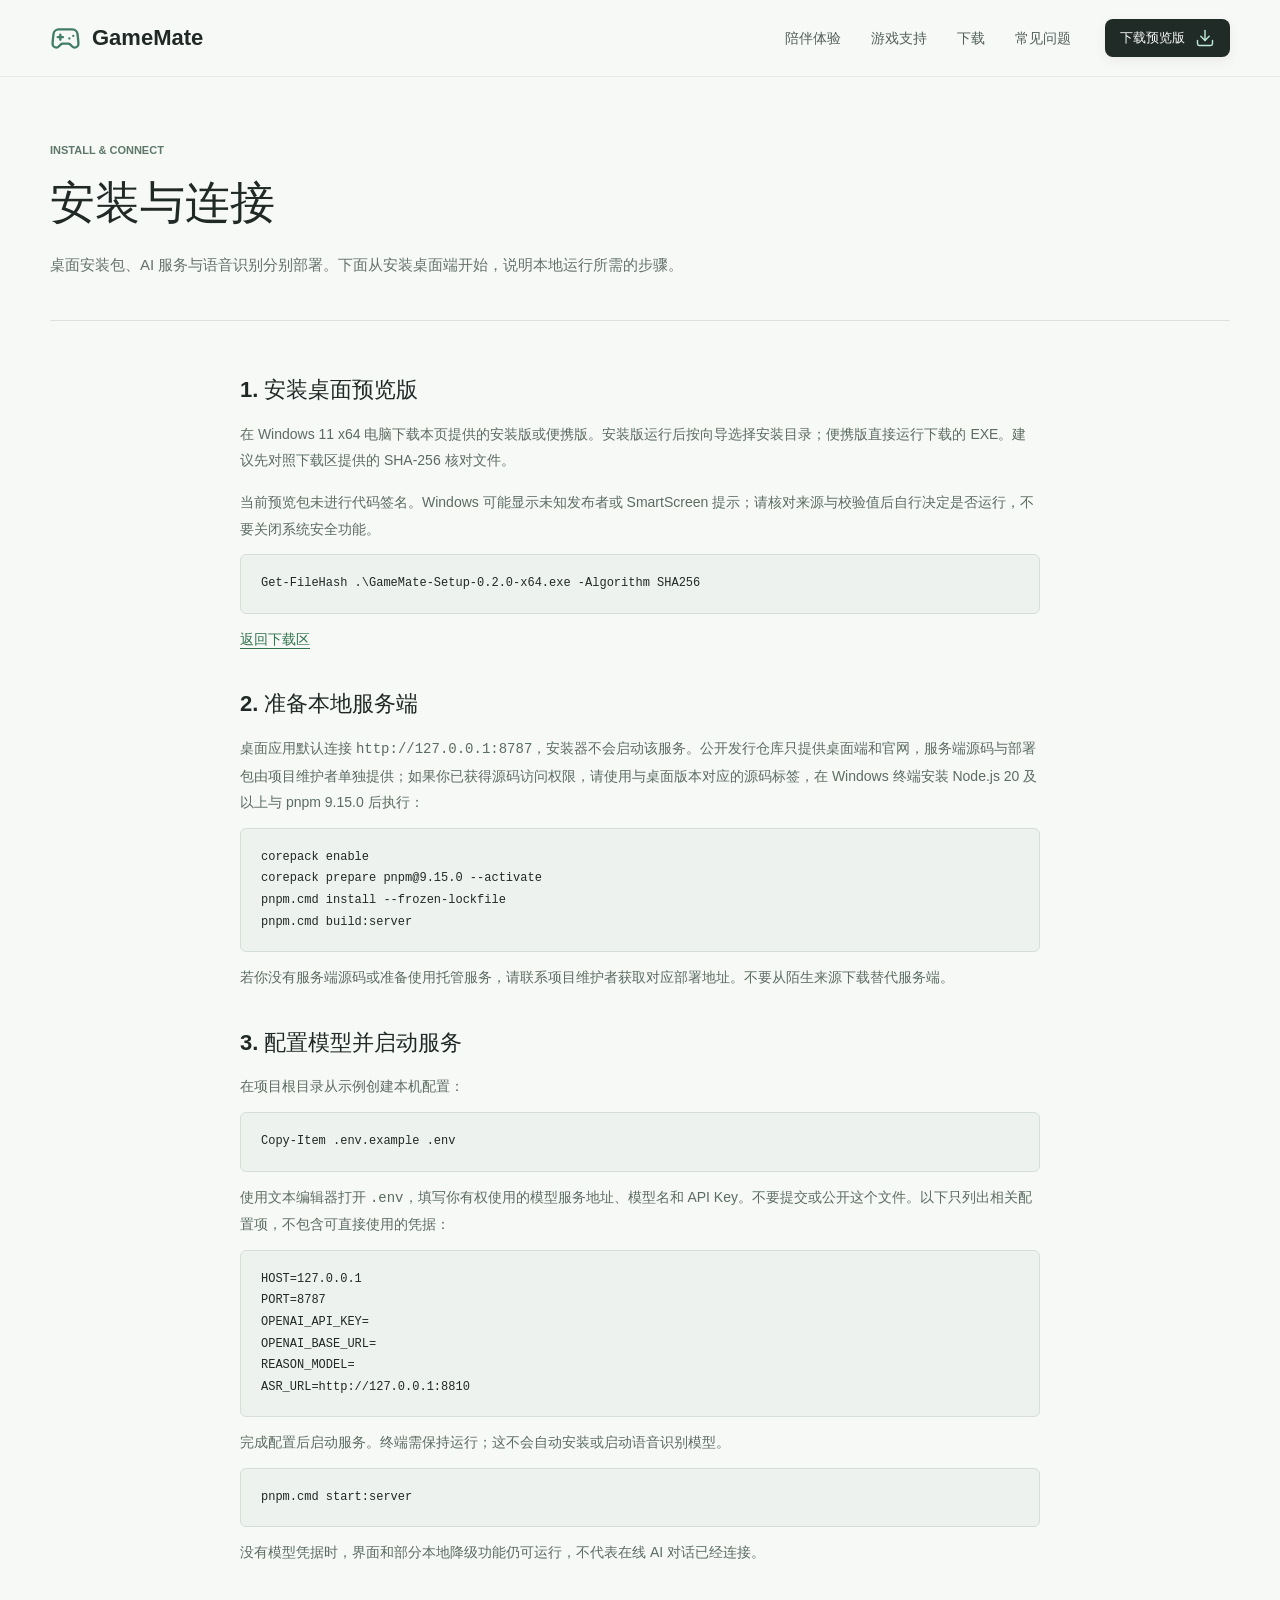
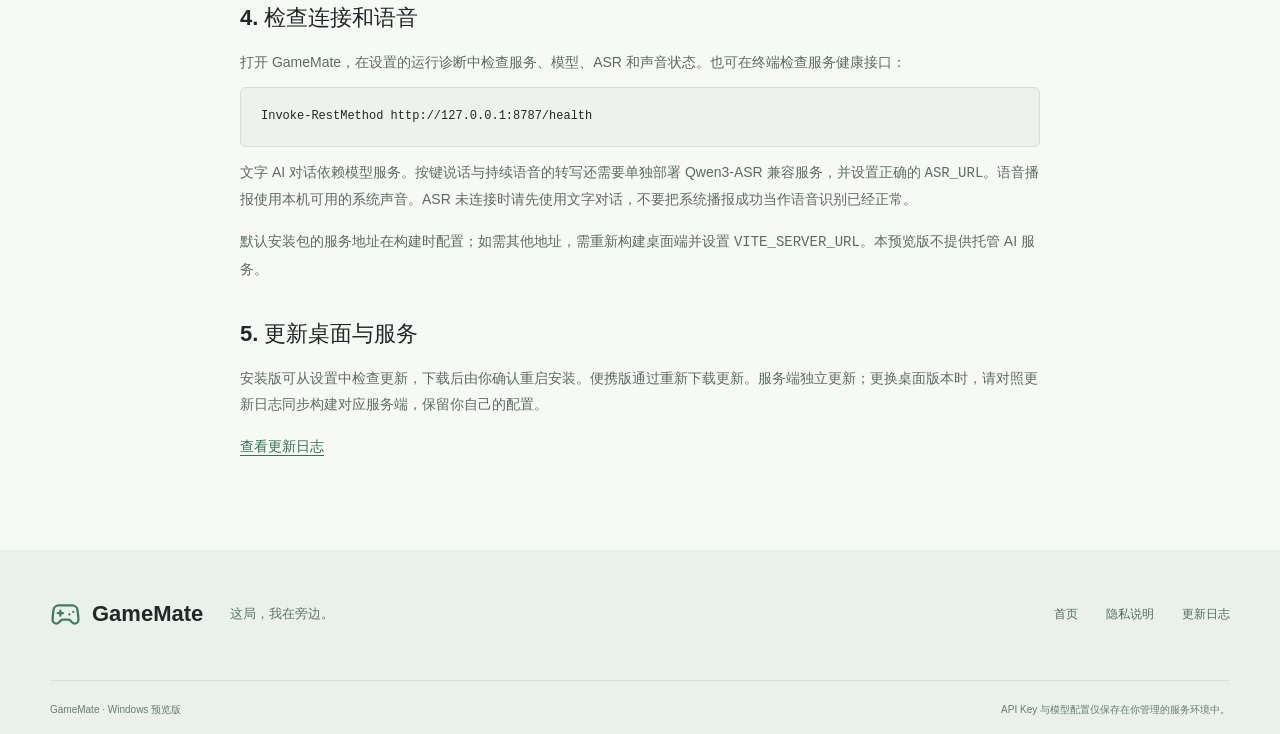
==== setup.html @ 19862c7e "feat: publish GameMate website" ====
<!doctype html>
<html lang="zh-CN">
<head><meta charset="UTF-8"><meta name="viewport" content="width=device-width, initial-scale=1"><meta name="theme-color" content="#f5f7f5"><meta name="description" content="安装 GameMate Windows 预览版，启动本地服务并检查 AI 与语音连接。"><title>安装与连接 | GameMate</title><link rel="icon" href="./assets/icon.png" type="image/png"><link rel="stylesheet" href="./styles.css"><script src="./app.js" defer></script></head>
<body><a class="skip-link" href="#main">跳到主要内容</a><header class="site-header"><div class="header-inner wrap"><a class="brand" href="./" aria-label="GameMate 首页"><svg aria-hidden="true"><use href="./assets/icons.svg#gamepad-2"></use></svg><span>GameMate</span></a><nav class="desktop-nav" aria-label="主要导航"><a href="./#experience">陪伴体验</a><a href="./#games">游戏支持</a><a href="./#download">下载</a><a href="./#faq">常见问题</a></nav><div class="header-actions"><a class="button button-small button-dark" href="./#download">下载预览版 <svg aria-hidden="true"><use href="./assets/icons.svg#download"></use></svg></a></div></div></header>
<main id="main" class="document-main"><div class="document-header wrap"><p class="eyebrow">INSTALL & CONNECT</p><h1>安装与连接</h1><p>桌面安装包、AI 服务与语音识别分别部署。下面从安装桌面端开始，说明本地运行所需的步骤。</p></div><div class="document-content">
<section><h2>1. 安装桌面预览版</h2><p>在 Windows 11 x64 电脑下载本页提供的安装版或便携版。安装版运行后按向导选择安装目录；便携版直接运行下载的 EXE。建议先对照下载区提供的 SHA-256 核对文件。</p><p>当前预览包未进行代码签名。Windows 可能显示未知发布者或 SmartScreen 提示；请核对来源与校验值后自行决定是否运行，不要关闭系统安全功能。</p><pre><code>Get-FileHash .\GameMate-Setup-0.2.0-x64.exe -Algorithm SHA256</code></pre><p><a href="./#download">返回下载区</a></p></section>
<section><h2>2. 准备本地服务端</h2><p>桌面应用默认连接 <code>http://127.0.0.1:8787</code>，安装器不会启动该服务。公开发行仓库只提供桌面端和官网，服务端源码与部署包由项目维护者单独提供；如果你已获得源码访问权限，请使用与桌面版本对应的源码标签，在 Windows 终端安装 Node.js 20 及以上与 pnpm 9.15.0 后执行：</p><pre><code>corepack enable
corepack prepare pnpm@9.15.0 --activate
pnpm.cmd install --frozen-lockfile
pnpm.cmd build:server</code></pre><p>若你没有服务端源码或准备使用托管服务，请联系项目维护者获取对应部署地址。不要从陌生来源下载替代服务端。</p></section>
<section><h2>3. 配置模型并启动服务</h2><p>在项目根目录从示例创建本机配置：</p><pre><code>Copy-Item .env.example .env</code></pre><p>使用文本编辑器打开 <code>.env</code>，填写你有权使用的模型服务地址、模型名和 API Key。不要提交或公开这个文件。以下只列出相关配置项，不包含可直接使用的凭据：</p><pre><code>HOST=127.0.0.1
PORT=8787
OPENAI_API_KEY=
OPENAI_BASE_URL=
REASON_MODEL=
ASR_URL=http://127.0.0.1:8810</code></pre><p>完成配置后启动服务。终端需保持运行；这不会自动安装或启动语音识别模型。</p><pre><code>pnpm.cmd start:server</code></pre><p>没有模型凭据时，界面和部分本地降级功能仍可运行，不代表在线 AI 对话已经连接。</p></section>
<section><h2>4. 检查连接和语音</h2><p>打开 GameMate，在设置的运行诊断中检查服务、模型、ASR 和声音状态。也可在终端检查服务健康接口：</p><pre><code>Invoke-RestMethod http://127.0.0.1:8787/health</code></pre><p>文字 AI 对话依赖模型服务。按键说话与持续语音的转写还需要单独部署 Qwen3-ASR 兼容服务，并设置正确的 <code>ASR_URL</code>。语音播报使用本机可用的系统声音。ASR 未连接时请先使用文字对话，不要把系统播报成功当作语音识别已经正常。</p><p>默认安装包的服务地址在构建时配置；如需其他地址，需重新构建桌面端并设置 <code>VITE_SERVER_URL</code>。本预览版不提供托管 AI 服务。</p></section>
<section><h2>5. 更新桌面与服务</h2><p>安装版可从设置中检查更新，下载后由你确认重启安装。便携版通过重新下载更新。服务端独立更新；更换桌面版本时，请对照更新日志同步构建对应服务端，保留你自己的配置。</p><p><a href="./changelog.html">查看更新日志</a></p></section>
</div></main><footer class="site-footer"><div class="wrap footer-top"><a class="brand" href="./"><svg aria-hidden="true"><use href="./assets/icons.svg#gamepad-2"></use></svg><span>GameMate</span></a><p>这局，我在旁边。</p><nav aria-label="页脚导航"><a href="./">首页</a><a href="./privacy.html">隐私说明</a><a href="./changelog.html">更新日志</a></nav></div><div class="wrap footer-bottom"><span>GameMate · Windows 预览版</span><span>API Key 与模型配置仅保存在你管理的服务环境中。</span></div></footer></body></html>
---- styles.css ----
:root {
  color-scheme: light;
  --ink: #202925;
  --muted: #64726c;
  --paper: #f7f9f7;
  --line: #dce3de;
  --mint: #bdebd7;
  --mint-ink: #265b47;
  --pink: #efd1e1;
  --dark: #202a27;
  --radius: 8px;
  font-family: "Segoe UI", "Microsoft YaHei UI", "PingFang SC", sans-serif;
  font-synthesis: none;
  text-rendering: optimizeLegibility;
  -webkit-font-smoothing: antialiased;
  letter-spacing: 0;
}
* { box-sizing: border-box; }
html { scroll-behavior: smooth; scroll-padding-top: 94px; }
body { margin: 0; color: var(--ink); background: var(--paper); font-size: 15px; line-height: 1.75; }
body.modal-open { overflow: hidden; }
[hidden] { display: none !important; }
::selection { background: #b6dfd2; color: #16392c; }
button, a, input, summary { -webkit-tap-highlight-color: transparent; }
button, input { font: inherit; }
button, summary { cursor: pointer; }
button { color: inherit; }
a { color: inherit; text-decoration: none; }
img { display: block; max-width: 100%; }
svg { width: 20px; height: 20px; flex-shrink: 0; fill: none; stroke: currentColor; stroke-width: 1.7; stroke-linecap: round; stroke-linejoin: round; }
h1, h2, h3, p, figure { margin: 0; }
h1, h2, h3 { line-height: 1.3; font-weight: 650; }
h2 { font-size: 40px; }
h3 { font-size: 20px; }
button, a, summary { touch-action: manipulation; }
button:focus-visible, a:focus-visible, summary:focus-visible, [tabindex]:focus-visible { outline: 3px solid #388a6b; outline-offset: 4px; }
.wrap { width: min(1180px, calc(100% - 96px)); margin-inline: auto; }
.section-space { padding-block: 100px; }
.skip-link { position: fixed; z-index: 100; top: 8px; left: 8px; padding: 10px 16px; background: var(--ink); color: white; transform: translateY(-150%); }
.skip-link:focus { transform: translateY(0); }
.site-header { position: sticky; top: 0; z-index: 20; background: #f7f9f7f2; border-bottom: 1px solid #dce3de80; backdrop-filter: blur(16px); }
.header-inner { min-height: 76px; display: flex; align-items: center; gap: 34px; }
.brand { display: inline-flex; align-items: center; gap: 11px; font-size: 22px; font-weight: 750; white-space: nowrap; }
.brand > svg { width: 31px; height: 31px; stroke-width: 1.8; color: #417c66; }
.desktop-nav { display: flex; gap: 30px; margin-left: auto; font-size: 14px; }
.desktop-nav a { position: relative; padding-block: 24px; color: #53605a; transition: color 180ms; }
.desktop-nav a::after { position: absolute; content: ""; height: 2px; background: #417c66; bottom: 15px; left: 0; right: 0; transform: scaleX(0); transition: transform 180ms; }
.desktop-nav a:hover, .desktop-nav a[aria-current="location"] { color: #244f3e; }
.desktop-nav a:hover::after, .desktop-nav a[aria-current="location"]::after { transform: scaleX(1); }
.header-actions { display: flex; align-items: center; gap: 22px; }
.header-actions > .text-link { font-size: 13px; }
.button { min-height: 48px; display: inline-flex; align-items: center; justify-content: center; gap: 10px; padding: 12px 23px; border: 1px solid transparent; border-radius: var(--radius); font-size: 14px; font-weight: 600; line-height: 1.45; cursor: pointer; transition: transform 180ms, background 180ms, box-shadow 180ms, border-color 180ms; }
.button:hover { transform: translateY(-2px); }
.button:active { transform: translateY(0); box-shadow: none; }
.button-small { min-height: 38px; padding: 8px 14px; font-size: 13px; }
.button-dark { color: #f8fbf9; background: var(--dark); box-shadow: 0 4px 12px #24342d12; }
.button-dark:hover { background: #354c40; box-shadow: 0 5px 14px #24342d26; }
.button-dark > svg { color: var(--mint); }
.button-quiet { background: transparent; color: #43594d; }
.button-quiet:hover { background: #dce8df; }
.button-mint { background: var(--mint); color: #213c30; }
.button-mint:hover { background: #d1f5e6; }
.button-outline { color: inherit; border-color: currentColor; background: transparent; }
.button-outline:hover { background: #ffffff0d; }
.button[aria-disabled="true"] { opacity: .55; cursor: default; transform: none; box-shadow: none; pointer-events: none; }
.text-link { display: inline-flex; align-items: center; gap: 7px; font-size: 14px; font-weight: 550; border: 0; padding: 0; background: transparent; }
.text-link:hover { text-decoration: underline; text-underline-offset: 5px; }
.text-link svg { width: 16px; height: 16px; }
.icon-button { width: 36px; height: 36px; padding: 8px; display: inline-grid; place-items: center; border-radius: 6px; border: 1px solid transparent; background: transparent; transition: background 160ms; }
.icon-button:hover { background: #72857920; }
.icon-button:disabled { opacity: .4; cursor: default; }
.menu-toggle, .mobile-menu { display: none; }
.hero { position: relative; height: min(780px, calc(100svh - 125px)); min-height: 590px; background: #27332c; padding-top: 34px; overflow: clip; color: #f4f8f5; }
.hero-copy { position: relative; z-index: 2; text-align: center; }
.eyebrow { font-size: 11px; font-weight: 650; line-height: 1.5; color: #5d7869; }
.status-dot { width: 6px; height: 6px; display: inline-block; border-radius: 50%; margin: 0 7px 2px 0; background: #4c956f; }
.hero h1 { margin-top: 7px; font-size: 76px; line-height: 1.15; font-weight: 750; }
.hero-tagline { margin-top: 11px; font-size: 25px; font-weight: 550; }
.hero-description { margin-top: 10px; color: #c2d3c8; font-size: 14px; }
.hero-actions { display: flex; justify-content: center; gap: 10px; margin-top: 23px; }
.mobile-break { display: none; }
.hero .hero-product { position: absolute; z-index: 0; display: block; inset: 0; width: 100%; height: 100%; margin: 0; }
.hero .hero-product img { height: 100%; width: 100%; min-height: 0; max-height: none; object-fit: cover; box-shadow: none; }
.hero .eyebrow { color: #a9c7b4; }
.hero .button-dark { background: #d0edde; color: #243c2d; }
.hero .button-dark:hover { background: #e2f8e9; }
.hero .button-dark > svg { color: #356346; }
.hero .button-quiet { color: #deebe1; }
.hero .button-quiet:hover { background: #ffffff12; }
.hero-footnote { position: absolute; z-index: 2; bottom: 0; left: 0; right: 0; min-height: 66px; display: flex; align-items: center; gap: 23px; color: #b3c6bb; font-size: 11px; }
.hero-footnote > span { display: inline-flex; align-items: center; gap: 8px; }
.hero-footnote svg { width: 15px; height: 15px; }
.hero-footnote > a { margin-left: auto; padding: 8px; }
.section-heading { display: flex; align-items: flex-end; justify-content: space-between; gap: 48px; }
.section-heading h2 { margin-top: 18px; }
.section-intro { color: var(--muted); line-height: 1.9; max-width: 430px; padding-bottom: 2px; }
.feature-strip { display: grid; grid-template-columns: repeat(3, minmax(0, 1fr)); margin-top: 53px; border-top: 1px solid var(--line); border-bottom: 1px solid var(--line); }
.feature-strip article { position: relative; padding: 35px 35px 33px 0; }
.feature-strip article + article { padding-left: 35px; border-left: 1px solid var(--line); }
.feature-strip article > svg { width: 26px; height: 26px; color: #42806a; }
.feature-strip article:nth-child(2) > svg { color: #af7193; }
.feature-number { position: absolute; top: 35px; right: 33px; color: #92a499; font-size: 11px; font-variant-numeric: tabular-nums; }
.feature-strip h3 { margin-top: 26px; font-size: 19px; }
.feature-strip p { margin-top: 13px; max-width: 310px; font-size: 14px; color: var(--muted); line-height: 1.85; }
.gallery-heading { display: flex; align-items: center; justify-content: space-between; gap: 20px; margin-top: 65px; margin-bottom: 23px; }
.gallery-heading h3 { font-size: 20px; }
.gallery-tabs { display: flex; gap: 4px; padding: 4px; background: #e8eeea; border-radius: var(--radius); }
.gallery-tabs button { min-height: 36px; padding: 7px 17px; border: 0; border-radius: 5px; color: #607567; background: transparent; font-size: 13px; line-height: 1.3; transition: background 180ms, color 180ms, box-shadow 180ms; }
.gallery-tabs button:hover { color: #244d3c; background: #ffffff80; }
.gallery-tabs button[aria-selected="true"] { color: #253b2d; background: #fff; box-shadow: 0 1px 4px #354a3820; }
.product-gallery img { width: 100%; height: auto; aspect-ratio: 1180 / 800; object-fit: contain; background: #333137; }
.product-gallery img.is-changing { animation: gallery-appear 260ms ease; }
.product-gallery figcaption { display: flex; align-items: center; justify-content: space-between; min-height: 56px; gap: 16px; color: #607267; font-size: 12px; }
@keyframes gallery-appear { from { opacity: .3; transform: translateY(4px); } to { opacity: 1; transform: translateY(0); } }
.games-section { background: #eaf0ec; }
.game-list { display: grid; grid-template-columns: repeat(2, minmax(0, 1fr)); gap: 32px; margin-top: 48px; }
.game-feature { overflow: hidden; border-radius: var(--radius); background: #f8faf8; }
.game-feature > img { width: 100%; aspect-ratio: 460 / 215; height: auto; object-fit: cover; }
.game-feature > div { padding: 27px 29px 29px; }
.tag { display: inline-flex; align-items: center; padding: 4px 9px; font-size: 11px; font-weight: 650; line-height: 1.4; border-radius: 4px; white-space: nowrap; }
.tag-mint { color: #245a43; background: #cae7d8; }
.tag-pink { color: #724b64; background: #efdde7; }
.tag-neutral { color: #d3ded8; background: #ffffff0c; }
.game-feature h3 { margin-top: 15px; font-size: 24px; }
.game-feature p { margin-top: 12px; color: #607166; font-size: 14px; }
.game-feature p.scope-note { color: #6c7b71; font-size: 12px; margin-top: 19px; padding-top: 17px; border-top: 1px solid var(--line); }
.games-footer { margin-top: 28px; display: flex; align-items: center; gap: 9px; color: #5f7668; font-size: 13px; }
.games-footer svg { width: 18px; height: 18px; }
.download-section { color: #f3f7f4; background: var(--dark); }
.download-section .eyebrow { color: #98c6af; }
.release-summary { font-size: 14px; text-align: right; }
.release-summary p { color: #bacbc1; margin-top: 12px; }
.release-summary a { color: #d1e2d8; margin-top: 8px; font-size: 12px; }
.download-grid { display: grid; grid-template-columns: repeat(2, minmax(0, 1fr)); gap: 32px; margin-top: 48px; }
.download-option { border: 1px solid #50645a; border-radius: var(--radius); padding: 30px; }
.download-option-heading { display: flex; align-items: center; justify-content: space-between; }
.download-option-heading > svg { width: 29px; height: 29px; color: #c8e2d4; }
.download-option h3 { margin-top: 25px; font-size: 27px; }
.download-option > p { min-height: 50px; margin-top: 13px; color: #bacbc1; font-size: 14px; max-width: 400px; }
.download-option dl { margin: 27px 0; font-size: 12px; }
.download-option dl > div { display: flex; justify-content: space-between; gap: 16px; }
.download-option dl > div + div { margin-top: 8px; }
.download-option dt { color: #a8bdb0; }
.download-option dd { margin: 0; text-align: right; font-variant-numeric: tabular-nums; }
.asset-size { overflow-wrap: anywhere; }
.asset-download { width: 100%; }
.asset-download.button-outline { border-color: #6a8376; }
.checksum-details { margin-top: 21px; border-top: 1px solid #44594f; padding-top: 16px; font-size: 11px; color: #b9c9bf; }
summary { list-style: none; }
summary::-webkit-details-marker { display: none; }
.checksum-details > summary { display: flex; align-items: center; justify-content: space-between; gap: 10px; }
.checksum-details > summary svg { width: 15px; height: 15px; transition: transform 180ms; }
.checksum-details[open] > summary svg { transform: rotate(180deg); }
.checksum-row { display: flex; align-items: flex-start; gap: 10px; margin-top: 15px; }
.asset-checksum { flex: 1; min-width: 0; overflow-wrap: anywhere; user-select: all; color: #deebe4; font-size: 11px; line-height: 1.9; }
.copy-checksum { width: 28px; height: 28px; padding: 5px; flex-shrink: 0; color: #c9dcd0; }
.copy-checksum svg { width: 16px; height: 16px; }
.requirements { display: flex; align-items: flex-start; gap: 18px; margin-top: 39px; padding-top: 31px; border-top: 1px solid #465b50; }
.requirements > svg { width: 24px; height: 24px; color: #c9b6c2; margin-top: 3px; }
.requirements h3 { font-size: 16px; }
.requirements p { margin-top: 10px; font-size: 13px; color: #b9c8bf; line-height: 1.9; max-width: 1000px; }
.requirements a { color: #c8e9d7; margin-top: 12px; font-size: 12px; }
.download-footer { margin-top: 28px; display: flex; align-items: center; justify-content: space-between; gap: 20px; color: #9db2a5; font-size: 11px; }
.download-footer > span { display: flex; align-items: center; gap: 7px; }
.download-footer svg { width: 15px; height: 15px; }
.download-footer .text-link { font-size: 11px; }
.release-error { display: flex; align-items: center; justify-content: space-between; flex-wrap: wrap; gap: 16px; margin-top: 28px; padding: 16px 0; color: #e9d6df; border-block: 1px solid #715c67; font-size: 13px; }
.release-error .button { color: #e9d6df; border-color: #8f7782; }
.faq-layout { display: grid; grid-template-columns: 1fr 1.6fr; gap: 65px; }
.faq-layout h2 { margin-top: 18px; }
.faq-layout > div > .text-link { margin-top: 30px; font-size: 13px; color: #51735f; }
.faq-list { border-top: 1px solid var(--line); }
.faq-list details { padding-block: 22px; border-bottom: 1px solid var(--line); }
.faq-list summary { display: flex; align-items: center; justify-content: space-between; gap: 24px; font-size: 15px; font-weight: 600; }
.faq-list summary svg { width: 18px; height: 18px; color: #71897a; transition: transform 180ms; }
.faq-list details[open] summary svg { transform: rotate(45deg); }
.faq-list details > p { color: var(--muted); font-size: 13px; margin-top: 16px; line-height: 1.95; }
.faq-list details > a { font-size: 12px; margin-top: 12px; color: #417658; }
.faq-list code { font-size: 12px; overflow-wrap: anywhere; }
.site-footer { background: #eaf0ec; }
.footer-top { min-height: 130px; display: flex; align-items: center; gap: 27px; }
.footer-top p { font-size: 13px; color: #5d7767; }
.footer-top nav { display: flex; gap: 28px; margin-left: auto; font-size: 12px; color: #536e5d; }
.footer-top nav a:hover { text-decoration: underline; text-underline-offset: 4px; }
.footer-bottom { border-top: 1px solid #d5e0d8; padding-block: 20px; display: flex; align-items: center; justify-content: space-between; gap: 20px; font-size: 10px; color: #657e6e; }
.image-dialog { padding: 50px 16px 16px; max-width: min(1260px, calc(100% - 30px)); max-height: calc(100svh - 30px); border: 0; border-radius: var(--radius); background: #1e2521; color: #d9e3dc; box-shadow: 0 24px 90px #0006; }
.image-dialog::backdrop { background: #15201bcc; }
.image-dialog img { max-height: calc(100svh - 148px); width: auto; max-width: 100%; object-fit: contain; margin-inline: auto; }
.image-dialog p { font-size: 12px; text-align: center; margin-top: 12px; }
.dialog-close { position: absolute; top: 7px; right: 10px; }
.toast { position: fixed; z-index: 100; bottom: 25px; left: 50%; transform: translateX(-50%); max-width: calc(100% - 32px); background: #f7fff9; border: 1px solid #93ba9f; border-radius: var(--radius); color: #234831; box-shadow: 0 5px 25px #12291e26; padding: 11px 20px; font-size: 13px; text-align: center; }
.document-main { min-height: 70vh; }
.document-header { padding-block: 65px 42px; border-bottom: 1px solid var(--line); }
.document-header h1 { margin-top: 15px; font-size: 45px; }
.document-header p:last-child { margin-top: 20px; color: var(--muted); max-width: 650px; }
.document-content { width: min(800px, calc(100% - 96px)); margin-inline: auto; padding-block: 55px 90px; }
.document-content section + section { margin-top: 38px; }
.document-content h2 { font-size: 22px; margin-bottom: 16px; }
.document-content h3 { font-size: 17px; margin-block: 25px 11px; }
.document-content p, .document-content li { color: #5b6c61; font-size: 14px; line-height: 1.9; }
.document-content p + p { margin-top: 15px; }
.document-content pre { overflow-x: auto; padding: 18px 20px; border-radius: 6px; border: 1px solid #d5dfd8; background: #edf2ee; font-size: 12px; line-height: 1.8; }
.document-content ul { padding-left: 23px; }
.document-content li + li { margin-top: 9px; }
.document-content a { color: #32744e; text-decoration: underline; text-underline-offset: 4px; }
.release-entry { border-left: 2px solid #bbdcca; padding-left: 28px; }
.release-entry h2 { display: flex; align-items: center; flex-wrap: wrap; gap: 16px; }
.release-date { font-size: 12px !important; color: #718579 !important; }
.document-content .release-link { margin-top: 20px; font-size: 13px; }
@media (min-width: 1650px) { .hero { padding-top: 45px; } .hero-product { height: min(420px, calc(100svh - 450px)); } }
@media (max-width: 1100px) { .wrap { width: calc(100% - 64px); } .header-inner { gap: 23px; } .desktop-nav { gap: 20px; } .header-actions { gap: 16px; } .header-actions > .repository-link { display: none; } .hero h1 { font-size: 68px; } h2 { font-size: 35px; } .section-space { padding-block: 78px; } .faq-layout { gap: 40px; } .feature-strip article { padding-right: 25px; } .feature-strip article + article { padding-left: 25px; } }
@media (max-width: 760px) { .wrap { width: calc(100% - 40px); } .site-header { backdrop-filter: none; background: #f7f9f7; } .header-inner { min-height: 64px; justify-content: space-between; gap: 16px; } .brand { font-size: 21px; gap: 9px; } .brand > svg { width: 27px; height: 27px; } .desktop-nav, .header-download { display: none; } .header-actions { gap: 8px; } .menu-toggle { display: inline-grid; } .mobile-menu { display: grid; padding: 8px 20px 18px; border-top: 1px solid var(--line); } .mobile-menu a { padding: 10px 6px; font-size: 14px; } .mobile-menu a:hover { color: #38794e; } .hero { padding-top: 34px; } .hero h1 { font-size: 56px; } .hero-tagline { font-size: 21px; margin-top: 12px; } .hero-description { font-size: 13px; margin-top: 12px; } .hero-actions { gap: 4px; margin-top: 20px; } .hero-actions .button { padding: 11px 14px; min-height: 46px; font-size: 12px; gap: 7px; } .hero-actions .button svg { width: 17px; height: 17px; } .hero-product { height: auto; width: calc(100% - 40px); margin: 31px auto 0; } .hero-product img { width: 100%; height: auto; max-height: min(290px, calc(100svh - 418px)); min-height: 160px; object-fit: contain; box-shadow: 0 9px 24px #293b3520; } .hero-footnote { min-height: 57px; gap: 12px; font-size: 9px; } .hero-footnote > a { display: none; } .hero-footnote svg { width: 13px; height: 13px; } .hero-footnote > span { gap: 5px; } .section-space { padding-block: 58px; } h2 { font-size: 31px; } .section-heading { align-items: flex-start; flex-direction: column; gap: 20px; } .section-heading h2 { margin-top: 14px; } .section-intro { font-size: 14px; } .feature-strip { grid-template-columns: 1fr; margin-top: 33px; } .feature-strip article { padding: 27px 0; display: grid; grid-template-columns: 30px 1fr; column-gap: 16px; } .feature-strip article + article { padding: 27px 0; border-left: 0; border-top: 1px solid var(--line); } .feature-strip article > svg { grid-row: 1 / 3; width: 24px; height: 24px; } .feature-strip h3 { margin: 0; font-size: 18px; } .feature-strip p { grid-column: 2; margin-top: 9px; max-width: 100%; padding-right: 20px; font-size: 13px; } .feature-number { top: 31px; right: 0; font-size: 10px; } .gallery-heading { align-items: flex-start; flex-direction: column; margin-top: 42px; gap: 18px; } .gallery-tabs { width: 100%; } .gallery-tabs button { flex: 1; padding: 7px 10px; font-size: 12px; } .product-gallery figcaption { font-size: 11px; min-height: 50px; } .product-gallery figcaption .text-link { font-size: 11px; } .game-list { grid-template-columns: 1fr; gap: 24px; margin-top: 32px; } .game-feature > div { padding: 24px; } .game-feature h3 { font-size: 22px; } .game-feature p { font-size: 13px; } .games-footer { align-items: flex-start; font-size: 11px; gap: 8px; } .games-footer svg { margin-top: 2px; } .release-summary { text-align: left; } .release-summary p { font-size: 13px; } .download-grid { grid-template-columns: 1fr; gap: 22px; margin-top: 31px; } .download-option { padding: 24px; } .download-option h3 { font-size: 25px; } .download-option > p { min-height: 0; font-size: 13px; } .download-option dl { margin-block: 22px; } .requirements { gap: 13px; margin-top: 29px; padding-top: 25px; } .requirements > svg { width: 21px; height: 21px; } .requirements h3 { font-size: 15px; } .requirements p { font-size: 12px; } .download-footer { flex-direction: column; align-items: flex-start; gap: 14px; font-size: 10px; } .faq-layout { grid-template-columns: 1fr; gap: 34px; } .faq-layout > div > .text-link { margin-top: 21px; } .faq-list summary { font-size: 14px; gap: 16px; } .faq-list details { padding-block: 21px; } .footer-top { flex-wrap: wrap; min-height: auto; gap: 17px; padding-block: 32px; } .footer-top p { font-size: 12px; } .footer-top nav { flex-basis: 100%; margin-left: 0; gap: 24px; } .footer-bottom { flex-direction: column; align-items: flex-start; gap: 8px; font-size: 9px; } .document-header { padding-block: 42px 30px; } .document-header h1 { font-size: 35px; } .document-content { width: calc(100% - 40px); padding-block: 35px 65px; } .document-content h2 { font-size: 20px; } .document-content p, .document-content li { font-size: 13px; } }
@media (max-width: 380px) { .hero-actions { flex-direction: column; align-items: center; gap: 2px; } .hero h1 { font-size: 49px; } .hero-tagline { font-size: 20px; } .hero-product img { min-height: 150px; } .hero-footnote { gap: 8px; font-size: 8px; } .hero-footnote > span { gap: 3px; } .hero-footnote svg { width: 11px; height: 11px; } .download-option { padding: 20px; } }
@media (max-width: 760px) { .hero { height: calc(100svh - 165px); min-height: 550px; } }
@media (prefers-reduced-motion: reduce) { html { scroll-behavior: auto; } *, *::before, *::after { animation: none !important; transition: none !important; } .button:hover { transform: none; } }
@media (forced-colors: active) { .button, .gallery-tabs button[aria-selected="true"], .download-option, .tag { border: 1px solid ButtonText; } .button[aria-disabled="true"] { color: GrayText; } .status-dot { background: CanvasText; } }
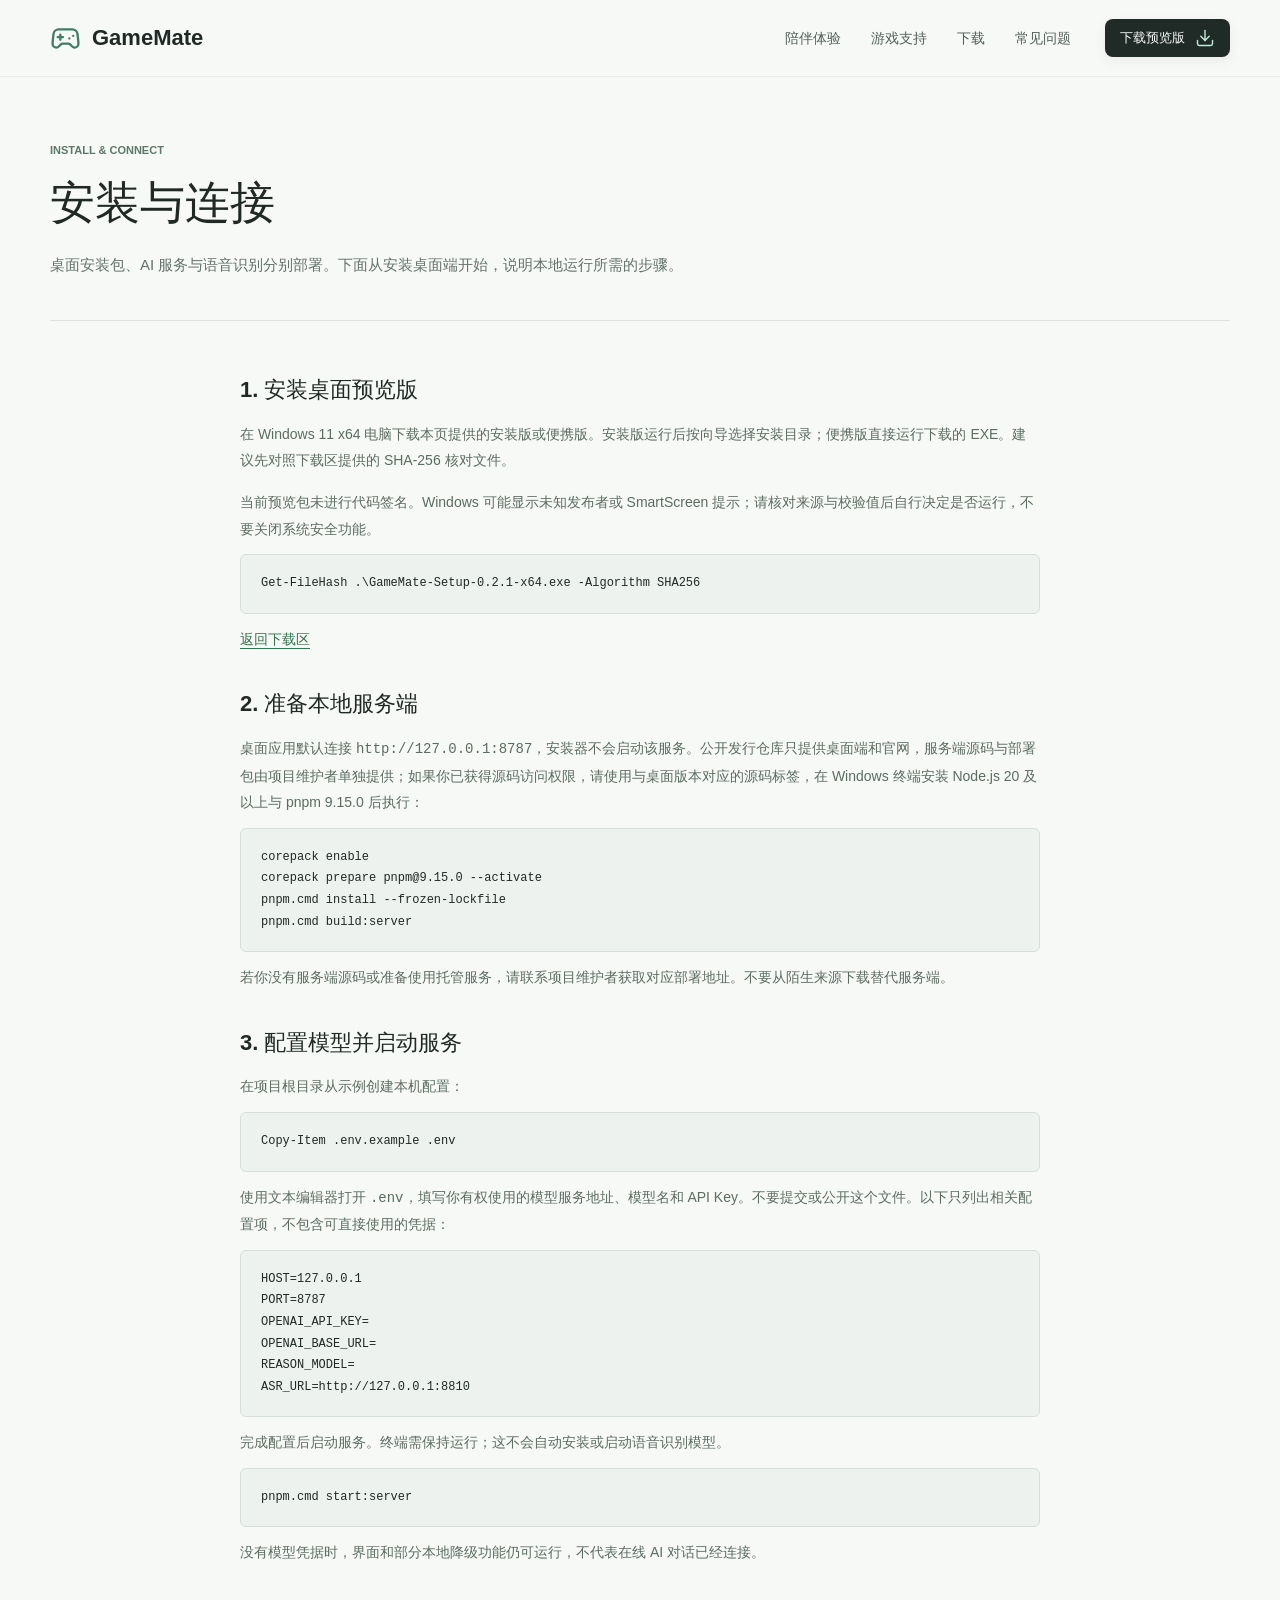
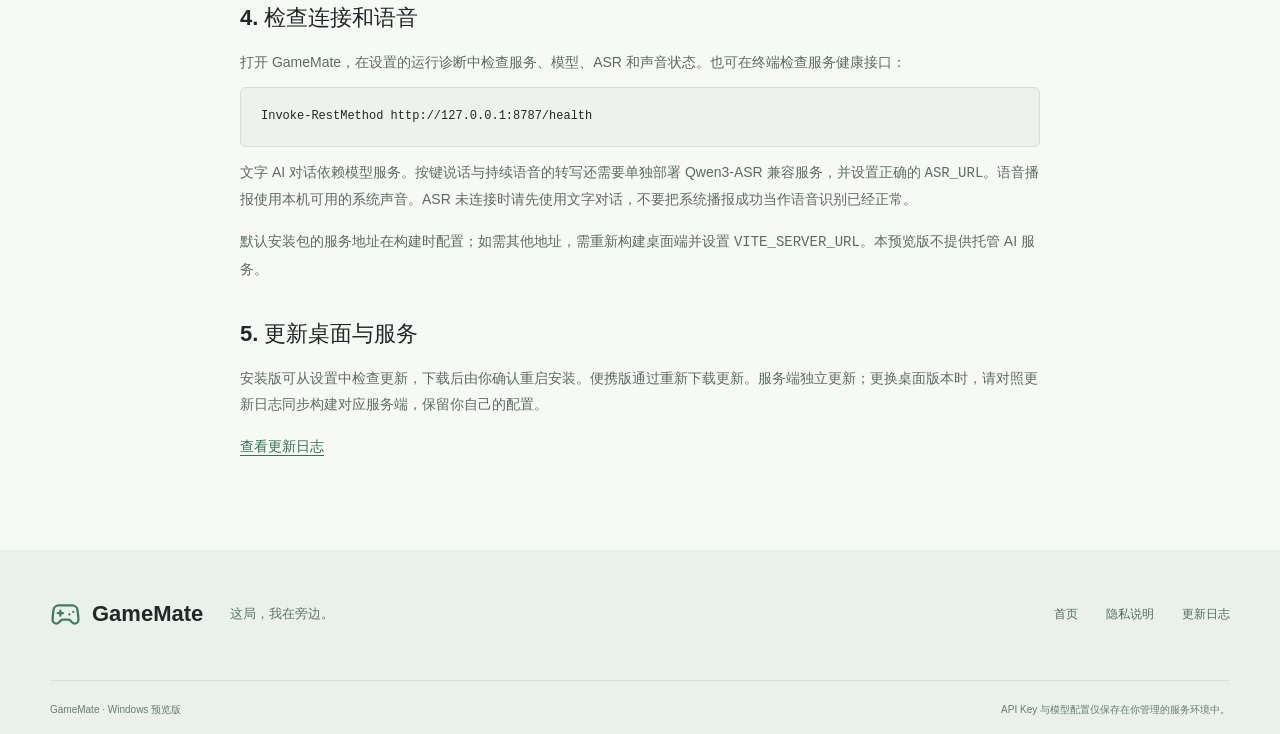
==== commit ed268082: "chore: sync public website to 0.2.1" ====
--- a/setup.html
+++ b/setup.html
@@ -3,7 +3,7 @@
 <head><meta charset="UTF-8"><meta name="viewport" content="width=device-width, initial-scale=1"><meta name="theme-color" content="#f5f7f5"><meta name="description" content="安装 GameMate Windows 预览版，启动本地服务并检查 AI 与语音连接。"><title>安装与连接 | GameMate</title><link rel="icon" href="./assets/icon.png" type="image/png"><link rel="stylesheet" href="./styles.css"><script src="./app.js" defer></script></head>
 <body><a class="skip-link" href="#main">跳到主要内容</a><header class="site-header"><div class="header-inner wrap"><a class="brand" href="./" aria-label="GameMate 首页"><svg aria-hidden="true"><use href="./assets/icons.svg#gamepad-2"></use></svg><span>GameMate</span></a><nav class="desktop-nav" aria-label="主要导航"><a href="./#experience">陪伴体验</a><a href="./#games">游戏支持</a><a href="./#download">下载</a><a href="./#faq">常见问题</a></nav><div class="header-actions"><a class="button button-small button-dark" href="./#download">下载预览版 <svg aria-hidden="true"><use href="./assets/icons.svg#download"></use></svg></a></div></div></header>
 <main id="main" class="document-main"><div class="document-header wrap"><p class="eyebrow">INSTALL & CONNECT</p><h1>安装与连接</h1><p>桌面安装包、AI 服务与语音识别分别部署。下面从安装桌面端开始，说明本地运行所需的步骤。</p></div><div class="document-content">
-<section><h2>1. 安装桌面预览版</h2><p>在 Windows 11 x64 电脑下载本页提供的安装版或便携版。安装版运行后按向导选择安装目录；便携版直接运行下载的 EXE。建议先对照下载区提供的 SHA-256 核对文件。</p><p>当前预览包未进行代码签名。Windows 可能显示未知发布者或 SmartScreen 提示；请核对来源与校验值后自行决定是否运行，不要关闭系统安全功能。</p><pre><code>Get-FileHash .\GameMate-Setup-0.2.0-x64.exe -Algorithm SHA256</code></pre><p><a href="./#download">返回下载区</a></p></section>
+<section><h2>1. 安装桌面预览版</h2><p>在 Windows 11 x64 电脑下载本页提供的安装版或便携版。安装版运行后按向导选择安装目录；便携版直接运行下载的 EXE。建议先对照下载区提供的 SHA-256 核对文件。</p><p>当前预览包未进行代码签名。Windows 可能显示未知发布者或 SmartScreen 提示；请核对来源与校验值后自行决定是否运行，不要关闭系统安全功能。</p><pre><code>Get-FileHash .\GameMate-Setup-0.2.1-x64.exe -Algorithm SHA256</code></pre><p><a href="./#download">返回下载区</a></p></section>
 <section><h2>2. 准备本地服务端</h2><p>桌面应用默认连接 <code>http://127.0.0.1:8787</code>，安装器不会启动该服务。公开发行仓库只提供桌面端和官网，服务端源码与部署包由项目维护者单独提供；如果你已获得源码访问权限，请使用与桌面版本对应的源码标签，在 Windows 终端安装 Node.js 20 及以上与 pnpm 9.15.0 后执行：</p><pre><code>corepack enable
 corepack prepare pnpm@9.15.0 --activate
 pnpm.cmd install --frozen-lockfile
